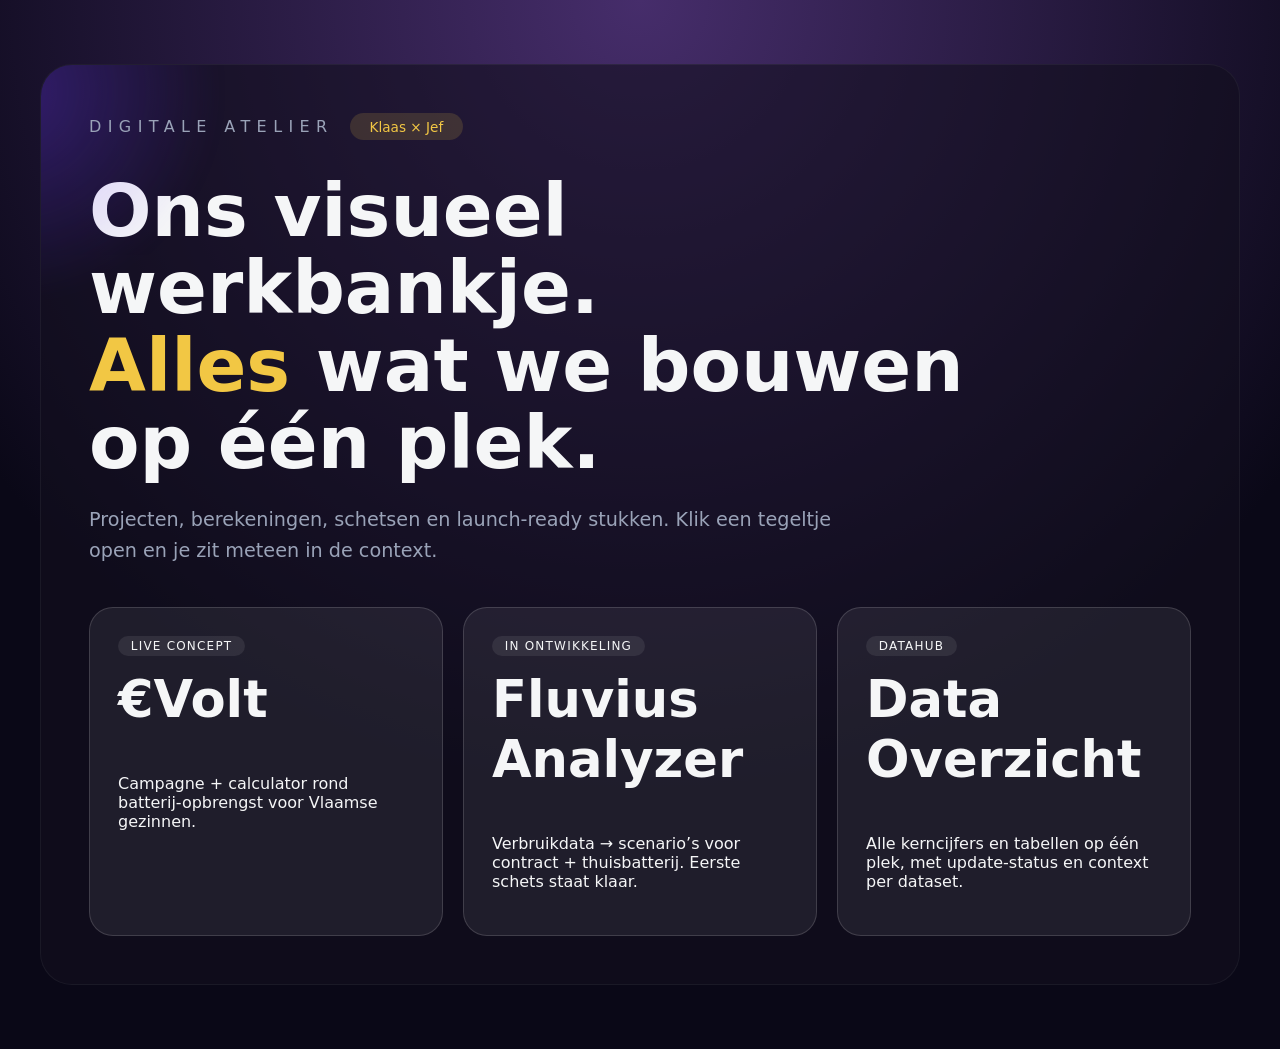
==== website/index.html @ 19486393 "Initial atelier workspace migration" ====
<!DOCTYPE html>
<html lang="nl">
<head>
  <meta charset="UTF-8" />
  <meta name="viewport" content="width=device-width, initial-scale=1.0" />
  <title>Digitale Atelier · Klaas & Jef</title>
  <link rel="stylesheet" href="style.css" />
</head>
<body class="home">
  <div class="frame">
    <div class="glow" aria-hidden="true"></div>
    <header>
      <span class="logo">DIGITALE ATELIER</span>
      <span class="tag">Klaas × Jef</span>
    </header>
    <main>
      <h1>Ons visueel werkbankje.<br><em>Alles</em> wat we bouwen op één plek.</h1>
      <p class="lede">Projecten, berekeningen, schetsen en launch-ready stukken. Klik een tegeltje open en je zit meteen in de context.</p>
      <div class="homegrid">
        <a href="projects/evolt.html">
          <span class="badge">LIVE CONCEPT</span>
          <h2>€Volt</h2>
          <p>Campagne + calculator rond batterij-opbrengst voor Vlaamse gezinnen.</p>
        </a>
        <a href="projects/fluvius.html">
          <span class="badge">IN ONTWIKKELING</span>
          <h2>Fluvius Analyzer</h2>
          <p>Verbruikdata → scenario’s voor contract + thuisbatterij. Eerste schets staat klaar.</p>
        </a>
        <a href="projects/masterdata.html" class="data-focus">
          <span class="badge">DATAHUB</span>
          <h2>Data Overzicht</h2>
          <p>Alle kerncijfers en tabellen op één plek, met update-status en context per dataset.</p>
        </a>
      </div>
    </main>
  </div>
</body>
</html>
---- website/style.css ----
:root {
  color-scheme: dark;
  --bg: #04060b;
  --card: #0f1420;
  --accent: #f2c744;
  --accent-soft: rgba(242,199,68,0.15);
  --text: #f5f6f7;
  --muted: #9aa3b8;
  font-family: "Space Grotesk", "Inter", system-ui, -apple-system, BlinkMacSystemFont, "Segoe UI", sans-serif;
}
* { box-sizing: border-box; }
body {
  margin: 0;
  min-height: 100vh;
  background: radial-gradient(circle at top left,#101a2d,#04060b 60%);
  color: var(--text);
  padding: 4rem 1.5rem;
}
body.home {
  background: radial-gradient(circle at top,#462d6b,#0a0817 65%);
  display: flex;
  align-items: center;
  justify-content: center;
}
body.project {
  display: flex;
  align-items: center;
  justify-content: center;
}
.frame {
  width: min(100%, 1200px);
  padding: 3rem;
  background: color-mix(in srgb, var(--card) 90%, transparent);
  border: 1px solid rgba(255,255,255,0.08);
  border-radius: 32px;
  position: relative;
  overflow: hidden;
}
.glow {
  position: absolute;
  inset: auto -30% -60% auto;
  width: 420px;
  height: 420px;
  background: radial-gradient(circle,var(--accent) 0%, transparent 65%);
  opacity: 0.35;
  filter: blur(12px);
  z-index: 0;
}
body.home .glow {
  inset: -20% auto auto -20%;
  background: radial-gradient(circle,#6f3bff,transparent 70%);
}
body.home .frame {
  background: rgba(19,15,30,0.6);
  border: 1px solid rgba(255,255,255,0.05);
}
body.home .homegrid a {
  background: rgba(255,255,255,0.07);
  border-color: rgba(255,255,255,0.15);
}
body.home .homegrid a:hover {
  background: rgba(255,255,255,0.15);
}
header {
  display: flex;
  gap: 1rem;
  align-items: center;
  margin-bottom: 2rem;
  z-index: 1;
  position: relative;
}
header span.logo {
  font-size: 1rem;
  text-transform: uppercase;
  letter-spacing: 0.4em;
  color: var(--muted);
}
header .tag {
  padding: 0.35rem 1.25rem;
  border-radius: 999px;
  background: var(--accent-soft);
  color: var(--accent);
  font-size: 0.85rem;
}
header a.back {
  color: var(--muted);
  text-decoration: none;
  font-size: 0.9rem;
}
h1 {
  font-size: clamp(2.8rem, 6vw, 4.6rem);
  font-weight: 600;
  line-height: 1.05;
  margin: 0 0 1.5rem;
  max-width: 900px;
}
h1 em {
  font-style: normal;
  color: var(--accent);
}
h2 {
  font-size: clamp(2rem, 5vw, 3.2rem);
  font-weight: 600;
  margin: 0 0 1rem;
}
h2 em {
  font-style: normal;
  color: var(--accent);
}
p.lede {
  font-size: 1.2rem;
  line-height: 1.6;
  color: var(--muted);
  max-width: 760px;
  margin-bottom: 2.5rem;
}
.project-hero {
  display: flex;
  flex-wrap: wrap;
  gap: 2rem;
  align-items: center;
  margin-bottom: 2.5rem;
}
.project-hero img {
  width: min(220px, 40vw);
  height: auto;
  filter: drop-shadow(0 8px 20px rgba(0,0,0,0.35));
}
.project-hero .project-chip {
  display: inline-flex;
  align-items: center;
  gap: 0.4rem;
  padding: 0.35rem 1rem;
  border-radius: 999px;
  background: rgba(255,255,255,0.08);
  color: var(--muted);
  letter-spacing: 0.2em;
  font-size: 0.75rem;
  text-transform: uppercase;
}
.project-hero p {
  max-width: 520px;
}
.headline-carousel {
  position: relative;
  overflow: hidden;
  margin-bottom: 2.5rem;
}
.slides {
  display: flex;
  transition: transform 0.5s ease;
}
.slide {
  min-width: 100%;
  display: flex;
  flex-direction: column;
  gap: 1.5rem;
}
.carousel-nav {
  display: flex;
  gap: 0.75rem;
  margin-bottom: 2.5rem;
}
.carousel-nav button {
  width: 42px;
  height: 42px;
  border-radius: 50%;
  border: 1px solid rgba(255,255,255,0.35);
  background: rgba(255,255,255,0.04);
  color: var(--text);
  cursor: pointer;
  transition: 0.2s ease;
  font-weight: 600;
}
.carousel-nav button.active {
  background: var(--accent);
  color: #0b0d11;
  border-color: var(--accent);
}
.headline-fallback {
  display: grid;
  gap: 1rem;
  margin-bottom: 2.5rem;
  padding: 1.5rem;
  border-radius: 20px;
  background: rgba(255,255,255,0.03);
  border: 1px solid rgba(255,255,255,0.05);
  font-size: 0.95rem;
  color: var(--muted);
}
.headline-fallback strong { color: var(--accent); }
.cta-row {
  display: flex;
  flex-wrap: wrap;
  gap: 1rem;
  margin-bottom: 3rem;
}
.cta-row a {
  text-decoration: none;
  padding: 0.95rem 1.6rem;
  border-radius: 999px;
  font-weight: 600;
  transition: 0.2s ease;
  border: 1px solid transparent;
}
.cta-primary { background: var(--accent); color: #0b0d11; }
.cta-ghost {
  border-color: rgba(255,255,255,0.25);
  color: var(--text);
}
.panel {
  display: grid;
  grid-template-columns: repeat(auto-fit,minmax(240px,1fr));
  gap: 1.25rem;
  z-index: 1;
  position: relative;
}
.card {
  padding: 1.75rem;
  border-radius: 20px;
  background: rgba(3,8,16,0.75);
  border: 1px solid rgba(255,255,255,0.06);
}
.card h3 {
  margin-top: 0;
  font-size: 1.05rem;
  letter-spacing: 0.05em;
  text-transform: uppercase;
  color: var(--muted);
}
.card p { margin-bottom: 0; line-height: 1.6; }
.card strong { color: var(--accent); }
.analysis {
  margin-top: 3.5rem;
  padding-top: 3rem;
  border-top: 1px solid rgba(255,255,255,0.08);
}
.analysis header { margin-bottom: 1.5rem; }
.analysis h2 { margin: 0; font-size: 2rem; }
.analysis p.meta { color: var(--muted); margin-top: 0.25rem; }
.story {
  margin-top: 3rem;
  padding: 2rem;
  border-radius: 24px;
  background: rgba(255,255,255,0.03);
  border: 1px solid rgba(255,255,255,0.05);
}
.story h3 { margin-top: 0; font-size: 1.4rem; }
.story p { color: var(--muted); line-height: 1.6; }
.matrix {
  display: grid;
  grid-template-columns: repeat(auto-fit,minmax(240px,1fr));
  gap: 1.25rem;
  margin-top: 2rem;
}
.matrix article {
  border-radius: 24px;
  padding: 1.75rem;
  display: flex;
  flex-direction: column;
  gap: 0.65rem;
  border: 1px solid rgba(255,255,255,0.08);
  background: rgba(3,8,16,0.75);
  position: relative;
  overflow: hidden;
}
.matrix article::before {
  content: "";
  position: absolute;
  inset: -40% auto auto -40%;
  width: 240px;
  height: 240px;
  background: radial-gradient(circle,var(--grade,#4ade80),transparent 70%);
  opacity: 0.3;
  filter: blur(12px);
  z-index: 0;
}
.matrix article > * { position: relative; z-index: 1; }
.matrix article[data-grade="green"] { --grade: #22c55e; }
.matrix article[data-grade="amber"] { --grade: #facc15; }
.matrix article[data-grade="orange"] { --grade: #fb923c; }
.matrix article[data-grade="red"] { --grade: #f87171; }
.matrix h3 { margin: 0; font-size: 1.1rem; }
.metric-row {
  display: flex;
  justify-content: space-between;
  font-size: 0.9rem;
  color: var(--muted);
}
.metric-row strong { color: var(--text); font-size: 1rem; }
.matrix .chip {
  align-self: flex-start;
  padding: 0.2rem 0.8rem;
  border-radius: 999px;
  background: rgba(255,255,255,0.08);
  font-size: 0.8rem;
  letter-spacing: 0.08em;
  text-transform: uppercase;
  color: var(--muted);
}
.badge {
  display: inline-flex;
  align-items: center;
  gap: 0.4rem;
  padding: 0.2rem 0.8rem;
  border-radius: 999px;
  background: rgba(255,255,255,0.08);
  font-size: 0.85rem;
}
.chart-hint {
  margin-top: 1.5rem;
  padding: 1rem 1.25rem;
  border-radius: 16px;
  background: rgba(255,255,255,0.05);
  color: var(--muted);
  font-size: 0.9rem;
}
.matrix-table {
  width: 100%;
  border-collapse: collapse;
  background: rgba(3,8,16,0.65);
  border: 1px solid rgba(255,255,255,0.08);
  border-radius: 20px;
  overflow: hidden;
}
.matrix-table th,
.matrix-table td {
  padding: 1rem;
  border-bottom: 1px solid rgba(255,255,255,0.06);
  text-align: left;
}
.matrix-table th {
  text-transform: uppercase;
  letter-spacing: 0.08em;
  font-size: 0.8rem;
  color: var(--muted);
}
.matrix-table td {
  font-size: 0.95rem;
}
.matrix-table tbody tr:last-child td {
  border-bottom: none;
}
.table-wrapper {
  width: min(100%, 900px);
  margin: 0 auto 1.25rem;
}
.matrix-table.compact th,
.matrix-table.compact td {
  padding: 0.55rem 0.75rem;
}
.chart-placeholder {
  margin-top: 1.5rem;
  padding: 2rem;
  border: 1px dashed rgba(255,255,255,0.2);
  border-radius: 20px;
  text-align: center;
  color: var(--muted);
}
.scenario-switch {
  display: inline-flex;
  gap: 0.5rem;
  margin-bottom: 1rem;
}
.scenario-switch button {
  padding: 0.4rem 1rem;
  border-radius: 999px;
  border: 1px solid rgba(255,255,255,0.2);
  background: rgba(255,255,255,0.05);
  color: var(--text);
  cursor: pointer;
  transition: 0.2s ease;
}
.scenario-switch button.active {
  background: var(--accent);
  color: #0b0d11;
  border-color: var(--accent);
}
.homegrid {
  display: grid;
  grid-template-columns: repeat(auto-fit,minmax(220px,1fr));
  gap: 1.25rem;
}
.homegrid a {
  text-decoration: none;
  padding: 1.75rem;
  border-radius: 24px;
  border: 1px solid rgba(255,255,255,0.1);
  background: rgba(255,255,255,0.02);
  color: var(--text);
  display: flex;
  flex-direction: column;
  gap: 0.8rem;
  transition: 0.2s ease;
}
.homegrid a:hover {
  border-color: var(--accent);
  background: rgba(242,199,68,0.08);
}
.homegrid span.badge {
  align-self: flex-start;
  font-size: 0.75rem;
  letter-spacing: 0.1em;
}
/* home badge uses default styling */
.chart-shell {
  margin-top: 1rem;
  margin-bottom: 1.25rem;
  border: 1px solid rgba(255,255,255,0.08);
  border-radius: 16px;
  padding: 0.75rem;
  background: rgba(3,8,16,0.65);
}
.chart-shell canvas {
  width: 100%;
  display: block;
}
.kpi-row {
  display: grid;
  grid-template-columns: repeat(auto-fit,minmax(170px,1fr));
  gap: 1rem;
  margin-top: 1rem;
}
.kpi-row .card p {
  margin: 0;
  font-size: 1.15rem;
  color: var(--text);
}
.table-scroll {
  overflow-x: auto;
  border: 1px solid rgba(255,255,255,0.08);
  border-radius: 14px;
}
.table-scroll .matrix-table {
  min-width: 1400px;
}
.masterdata-frame {
  max-width: 1400px;
}
body.project.masterdata-page {
  background: radial-gradient(circle at top, #f4f7ff, #e7edf8 65%);
  color: #0f172a;
}
body.project.masterdata-page .masterdata-frame {
  background: rgba(255,255,255,0.9);
  border: 1px solid rgba(15,23,42,0.1);
}
body.project.masterdata-page .masterdata-frame .glow {
  background: radial-gradient(circle, #ffffff 0%, transparent 70%);
  opacity: 0.7;
}
body.project.masterdata-page header span.logo,
body.project.masterdata-page header a.back {
  color: #334155;
}
body.project.masterdata-page .tag {
  background: rgba(15,23,42,0.08);
  color: #0f172a;
}
body.project.masterdata-page .story.compact,
body.project.masterdata-page .card,
body.project.masterdata-page .chart-shell,
body.project.masterdata-page .table-scroll {
  background: rgba(255,255,255,0.92);
  border-color: rgba(15,23,42,0.12);
}
body.project.masterdata-page .story.compact p,
body.project.masterdata-page .table-explainer,
body.project.masterdata-page .metric-row,
body.project.masterdata-page .chart-hint {
  color: #334155;
}
body.project.masterdata-page .story.compact h3,
body.project.masterdata-page .card h3,
body.project.masterdata-page .table-explainer strong,
body.project.masterdata-page .kpi-row .card p {
  color: #0f172a;
}
.story.compact {
  margin-top: 1.25rem;
  padding: 1.25rem;
  border-radius: 14px;
}
.story.compact h3 {
  margin-bottom: 0.55rem;
  font-size: 1.1rem;
}
.story.compact p {
  margin: 0.25rem 0;
  font-size: 0.92rem;
}
.section-head {
  display: flex;
  align-items: center;
  justify-content: space-between;
  gap: 1rem;
}
.status-pill {
  display: inline-flex;
  align-items: center;
  padding: 0.2rem 0.7rem;
  border-radius: 999px;
  font-size: 0.78rem;
  border: 1px solid rgba(255,255,255,0.18);
  color: var(--muted);
  text-transform: uppercase;
  letter-spacing: .05em;
}
.status-pill.ok {
  color: #9cf4b1;
  border-color: rgba(156,244,177,.4);
  background: rgba(156,244,177,.08);
}
.status-pill.warn {
  color: #ffd08a;
  border-color: rgba(255,208,138,.4);
  background: rgba(255,208,138,.08);
}
.status-pill.fail {
  color: #ff9f9f;
  border-color: rgba(255,159,159,.45);
  background: rgba(255,120,120,.12);
}
.table-explainer strong {
  color: var(--text);
}
.table-error {
  margin-top: 0.45rem !important;
  color: #ff9f9f;
  font-size: 0.86rem !important;
  min-height: 1.1em;
}
.catalog-card {
  border: 1px solid rgba(255,255,255,0.08);
  border-radius: 12px;
  padding: 0.8rem;
  margin-top: 0.8rem;
  background: rgba(255,255,255,0.02);
}
.catalog-card h4 {
  margin: 0 0 0.3rem;
  font-size: 0.98rem;
}
.usage-select {
  background: rgba(255,255,255,0.04);
  color: var(--text);
  border: 1px solid rgba(255,255,255,0.2);
  border-radius: 8px;
  padding: 0.35rem 0.55rem;
  margin: 0.3rem 0 0.5rem;
}

@media (max-width: 640px) {
  body { padding: 2rem 1rem; }
  .frame { padding: 2rem; }
  h1 { font-size: 2.4rem; }
  .matrix { font-size: 0.85rem; }
}
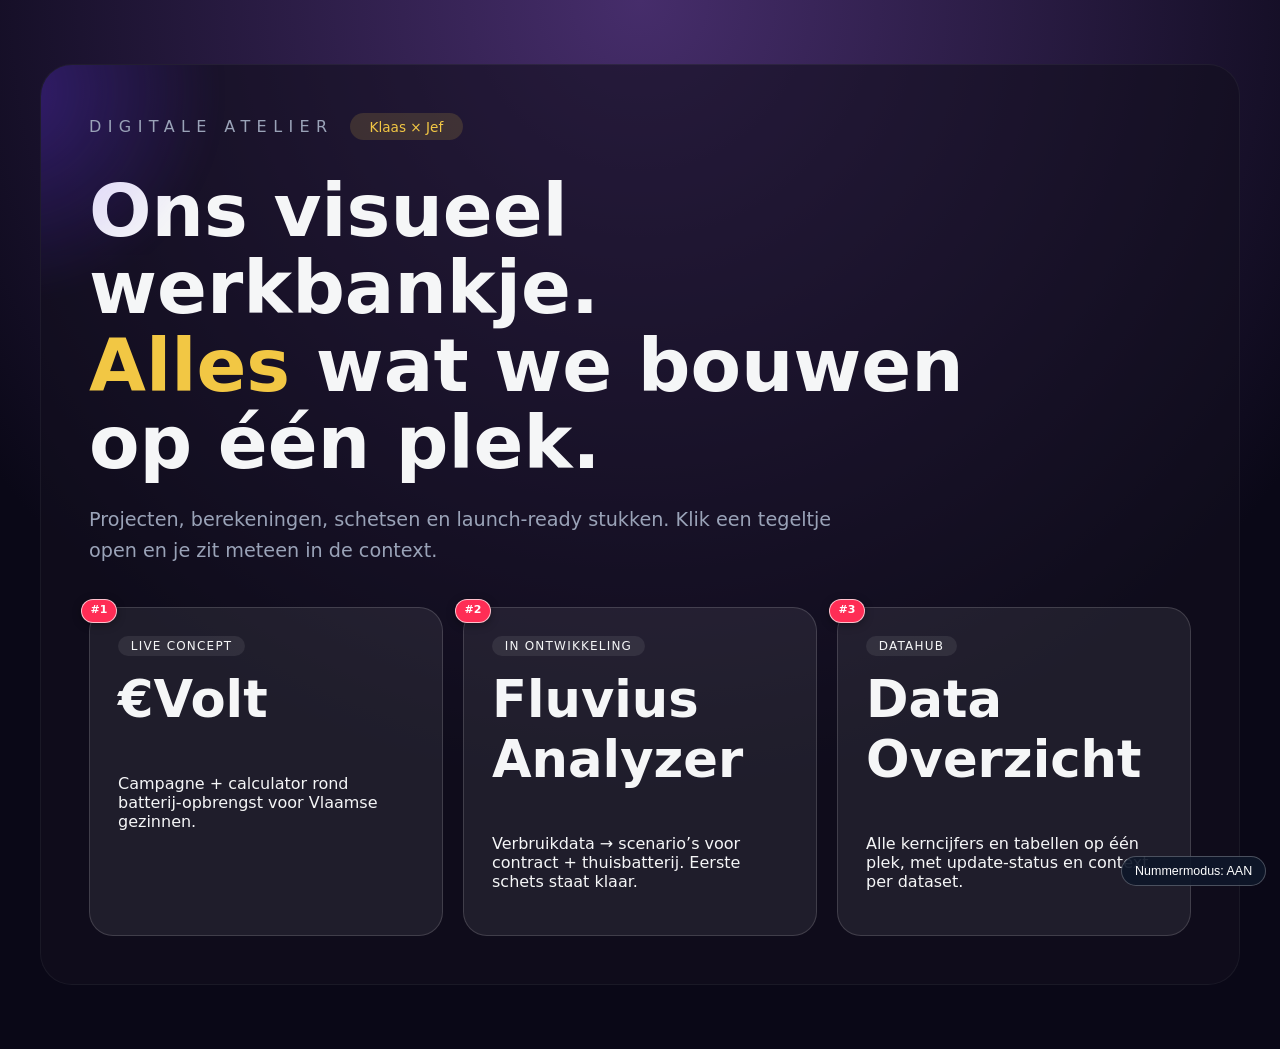
==== commit 462588e5: "Add visible component numbering mode across atelier pages" ====
--- a/website/index.html
+++ b/website/index.html
@@ -35,5 +35,6 @@
       </div>
     </main>
   </div>
+  <script src="part-map.js"></script>
 </body>
 </html>
--- a/website/style.css
+++ b/website/style.css
@@ -550,9 +550,51 @@
   margin: 0.3rem 0 0.5rem;
 }
 
+.part-numbered {
+  position: relative;
+}
+.part-numbered::after {
+  content: "#" attr(data-part-id);
+  position: absolute;
+  top: -9px;
+  left: -9px;
+  background: #ff2d55;
+  color: #fff;
+  border: 1px solid rgba(255,255,255,0.7);
+  border-radius: 999px;
+  min-width: 22px;
+  height: 22px;
+  padding: 0 6px;
+  font-size: 11px;
+  line-height: 20px;
+  text-align: center;
+  font-weight: 700;
+  letter-spacing: .01em;
+  z-index: 40;
+  pointer-events: none;
+  box-shadow: 0 2px 8px rgba(0,0,0,.35);
+}
+.part-map-off .part-numbered::after {
+  display: none;
+}
+.part-map-toggle {
+  position: fixed;
+  right: 14px;
+  bottom: 14px;
+  z-index: 70;
+  border: 1px solid rgba(255,255,255,.25);
+  border-radius: 999px;
+  background: rgba(15,23,42,.92);
+  color: #fff;
+  padding: .45rem .8rem;
+  font-size: .78rem;
+  cursor: pointer;
+}
+
 @media (max-width: 640px) {
   body { padding: 2rem 1rem; }
   .frame { padding: 2rem; }
   h1 { font-size: 2.4rem; }
   .matrix { font-size: 0.85rem; }
-}
+  .part-map-toggle { bottom: 8px; right: 8px; }
+}
